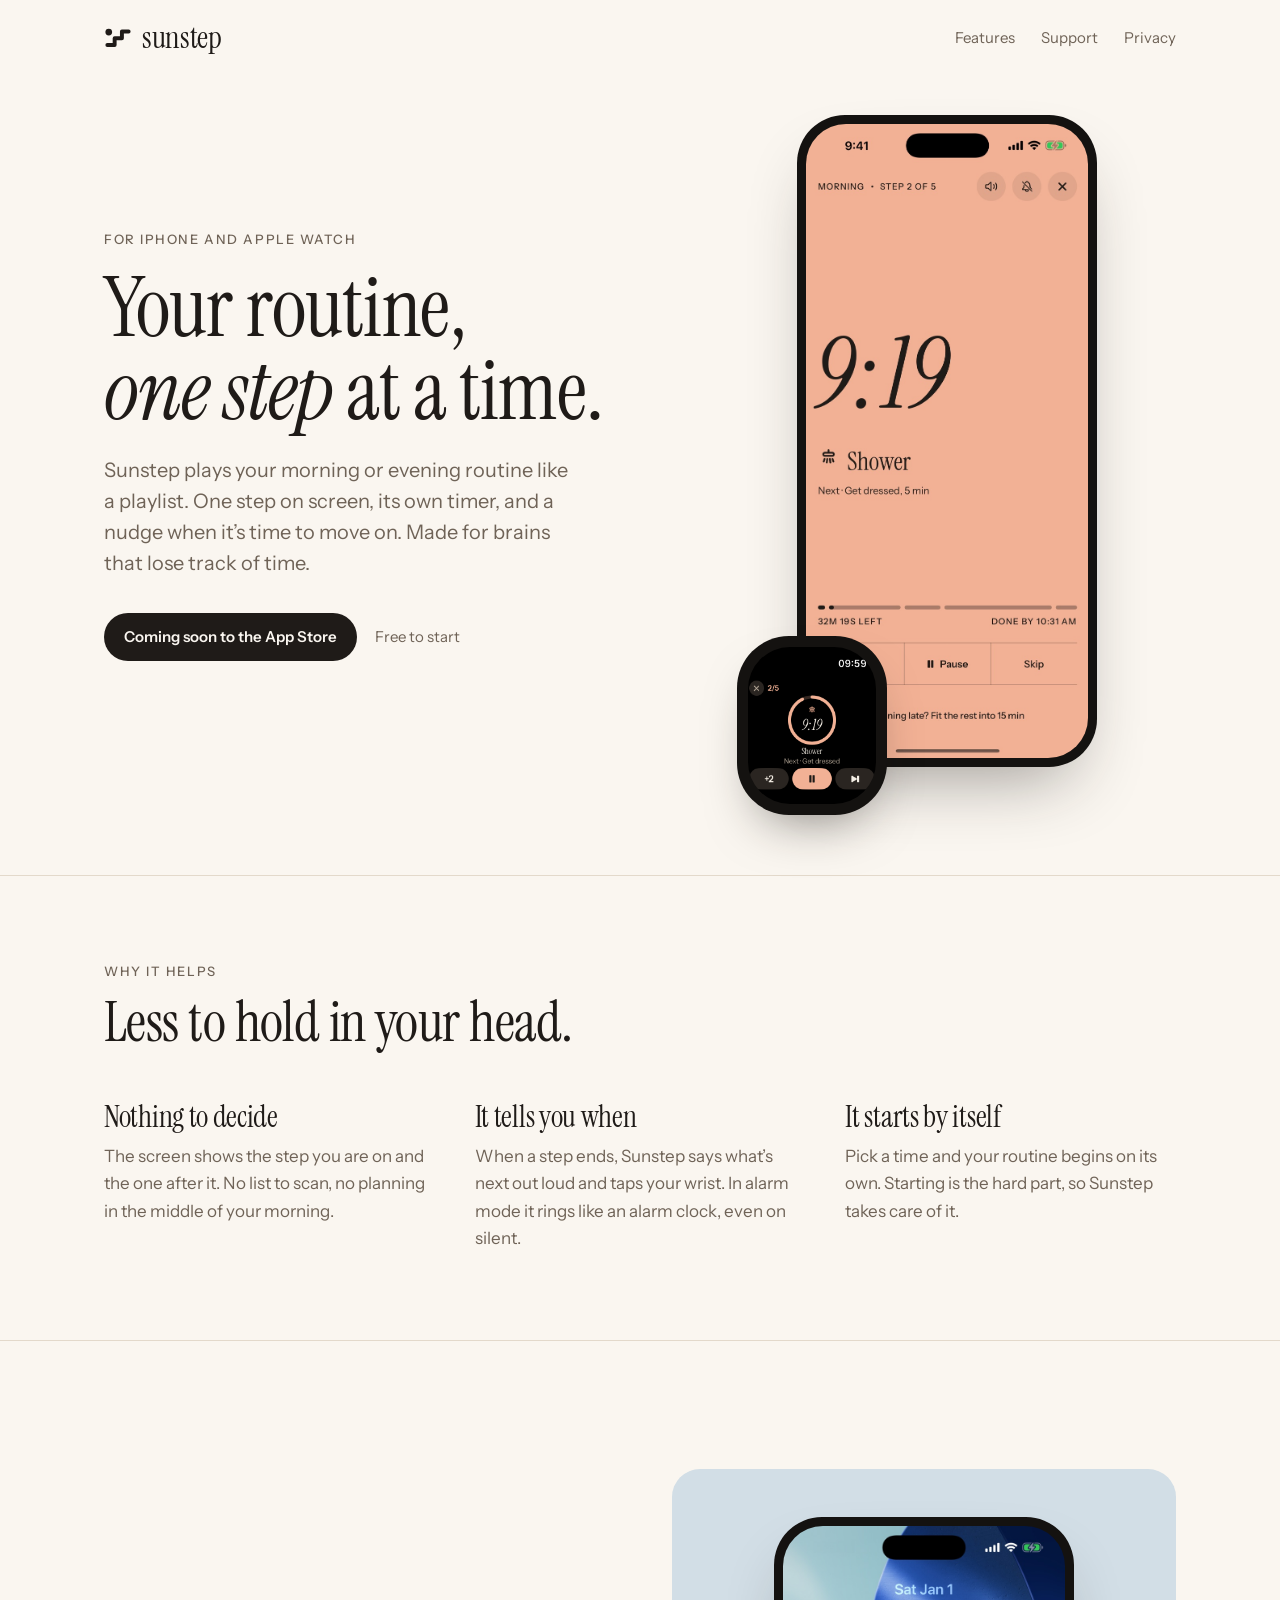
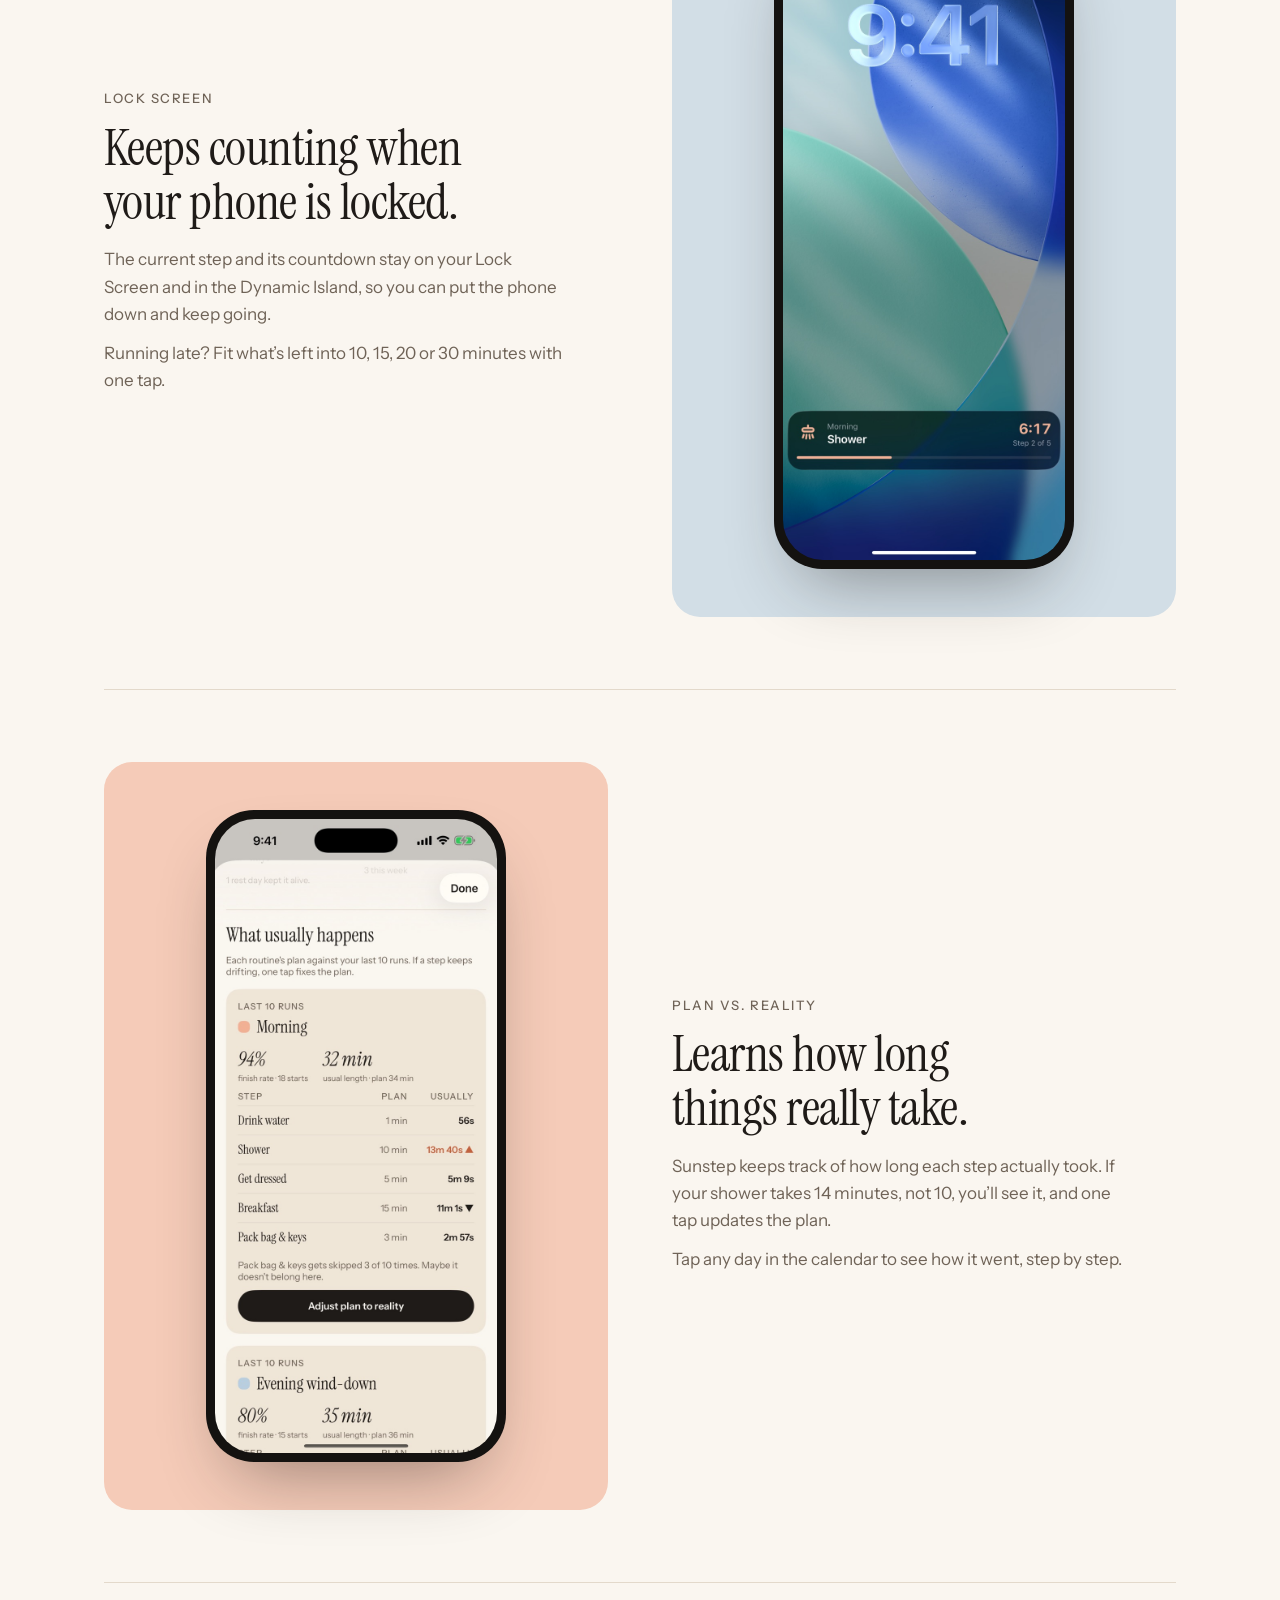
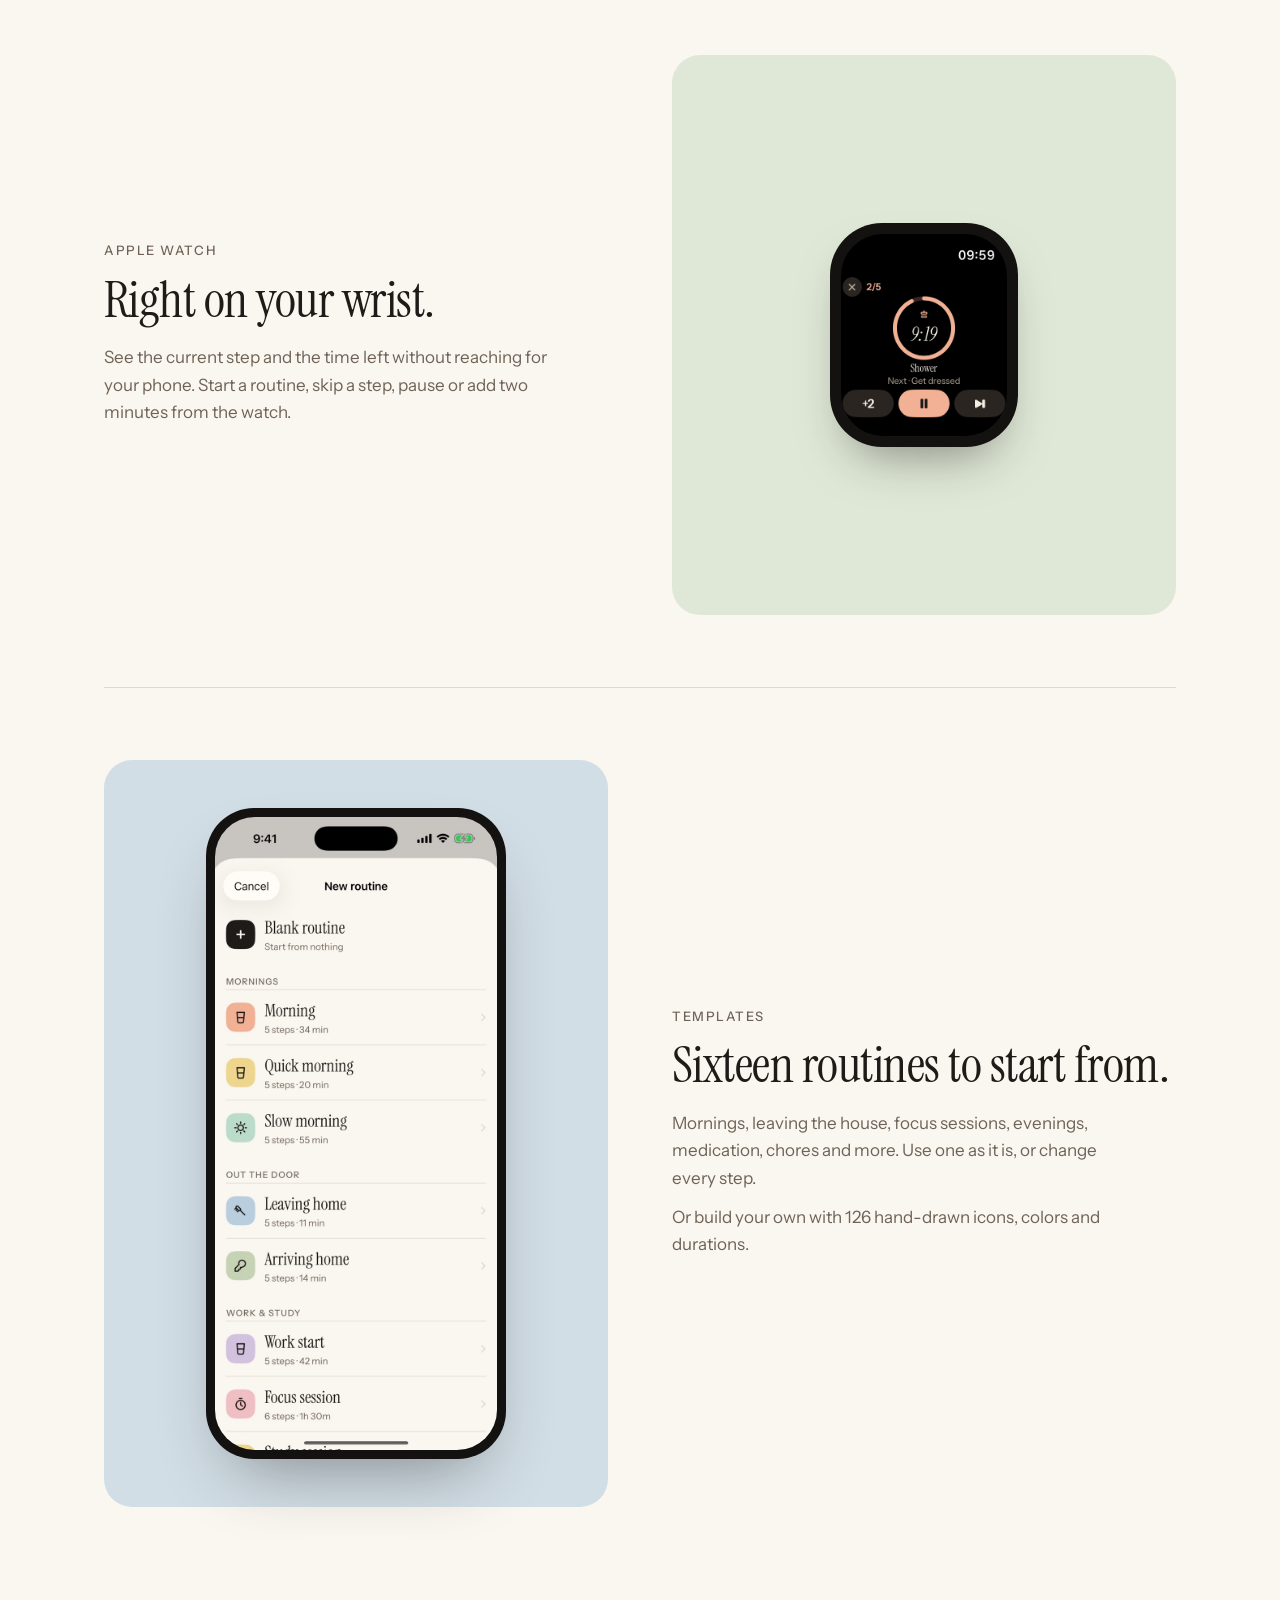
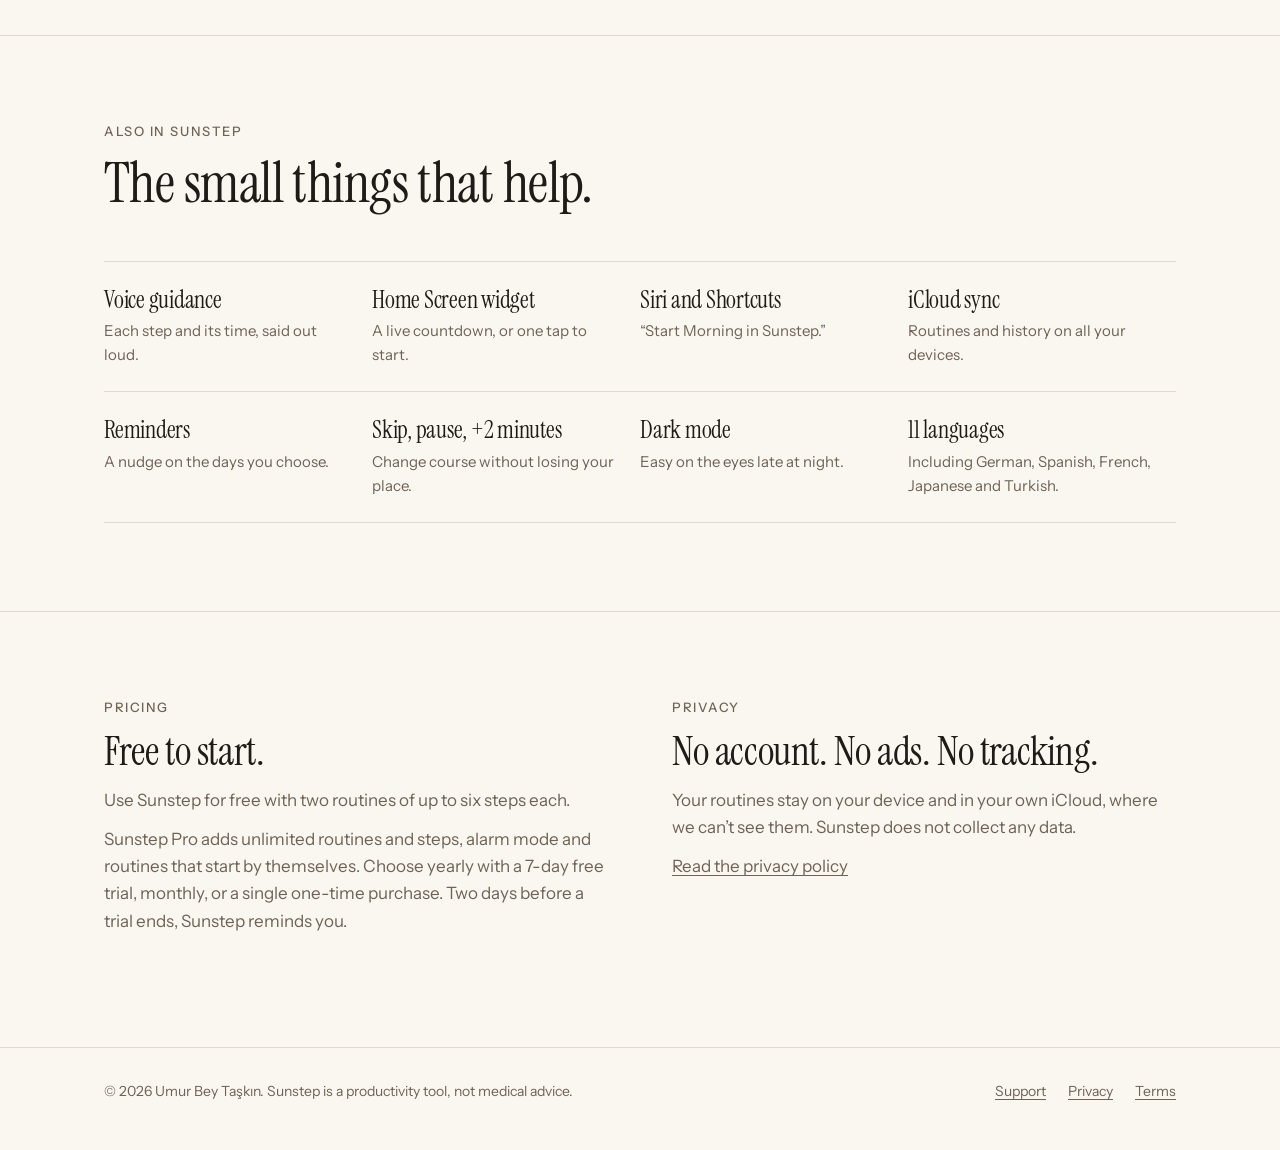
==== sunstep/index.html @ 20738e59 "Sunstep website Co-Authored-By: Claude Opus 5 <noreply@anthropic.com>" ====
<!doctype html>
<html lang="en">
<head>
<meta charset="utf-8">
<meta name="viewport" content="width=device-width, initial-scale=1">
<title>Sunstep · Routine timer for iPhone and Apple Watch</title>
<meta name="description" content="Sunstep plays your routine one step at a time, with a timer for each step and a nudge when it is time to move on. Made for people with ADHD.">
<link rel="canonical" href="https://umurbeytaskin.github.io/sunstep/">
<meta name="theme-color" content="#FAF6F0" media="(prefers-color-scheme: light)">
<meta name="theme-color" content="#1E1A17" media="(prefers-color-scheme: dark)">
<link rel="icon" href="assets/img/mark.svg" type="image/svg+xml">
<link rel="apple-touch-icon" href="assets/img/apple-touch-icon.png">
<meta property="og:type" content="website">
<meta property="og:site_name" content="Sunstep">
<meta property="og:title" content="Sunstep: your routine, one step at a time">
<meta property="og:description" content="A routine timer for iPhone and Apple Watch, made for people with ADHD.">
<meta property="og:url" content="https://umurbeytaskin.github.io/sunstep/">
<meta property="og:image" content="https://umurbeytaskin.github.io/sunstep/assets/img/og.png">
<meta property="og:image:width" content="1200">
<meta property="og:image:height" content="630">
<meta name="twitter:card" content="summary_large_image">
<link rel="stylesheet" href="assets/site.css">
</head>
<body>
<a class="skip" href="#main">Skip to content</a>
<div class="wrap">
  <header class="site-header">
    <a class="brand" href="./" aria-label="Sunstep home"><svg viewBox="0 0 100 100" aria-hidden="true"><path d="M12 75H38V51H64V27H88" fill="none" stroke="currentColor" stroke-width="14" stroke-linecap="round" stroke-linejoin="round"/><circle cx="17" cy="29" r="12" fill="currentColor"/></svg><span>sunstep</span></a>
    <nav class="site-nav" aria-label="Main">
      <a href="#features">Features</a>
      <a href="support.html">Support</a>
      <a href="privacy.html">Privacy</a>
    </nav>
  </header>
</div>

<main id="main">
  <section class="wrap hero">
    <div>
      <p class="eyebrow">For iPhone and Apple Watch</p>
      <h1>Your routine,<br> <em>one&nbsp;step</em> at a time.</h1>
      <p class="lede">Sunstep plays your morning or evening routine like a playlist. One step on screen, its own timer, and a nudge when it’s time to move on. Made for brains that lose track of time.</p>
      <div class="availability">
        <span class="pill">Coming soon to the App Store</span>
        <span>Free to start</span>
      </div>
    </div>
    <div class="hero-visual">
      <div class="phone"><img src="assets/img/player.jpg" width="720" height="1564" alt="Sunstep playing a morning routine: the shower step, with nine minutes left and getting dressed up next."></div>
      <div class="watch"><img src="assets/img/watch.png" width="416" height="496" alt="The same step on Apple Watch, with buttons to add two minutes, pause and skip."></div>
    </div>
  </section>

  <section class="section" id="features">
    <div class="wrap">
      <div class="section-head">
        <p class="eyebrow">Why it helps</p>
        <h2>Less to hold in your head.</h2>
      </div>
      <div class="points">
        <div>
          <h3>Nothing to decide</h3>
          <p>The screen shows the step you are on and the one after it. No list to scan, no planning in the middle of your morning.</p>
        </div>
        <div>
          <h3>It tells you when</h3>
          <p>When a step ends, Sunstep says what’s next out loud and taps your wrist. In alarm mode it rings like an alarm clock, even on silent.</p>
        </div>
        <div>
          <h3>It starts by itself</h3>
          <p>Pick a time and your routine begins on its own. Starting is the hard part, so Sunstep takes care of it.</p>
        </div>
      </div>
    </div>
  </section>

  <section class="section">
    <div class="wrap">
      <div class="feature">
        <div>
          <p class="eyebrow">Lock Screen</p>
          <h2>Keeps counting when your phone is locked.</h2>
          <p>The current step and its countdown stay on your Lock Screen and in the Dynamic Island, so you can put the phone down and keep going.</p>
          <p>Running late? Fit what’s left into 10, 15, 20 or 30 minutes with one tap.</p>
        </div>
        <div class="feature-media" style="--tint: var(--blue)">
          <div class="phone"><img src="assets/img/lock.jpg" width="720" height="1564" loading="lazy" alt="The Lock Screen with a Sunstep countdown for the shower step."></div>
        </div>
      </div>

      <div class="feature flip">
        <div>
          <p class="eyebrow">Plan vs. reality</p>
          <h2>Learns how long things really take.</h2>
          <p>Sunstep keeps track of how long each step actually took. If your shower takes 14 minutes, not 10, you’ll see it, and one tap updates the plan.</p>
          <p>Tap any day in the calendar to see how it went, step by step.</p>
        </div>
        <div class="feature-media" style="--tint: var(--peach)">
          <div class="phone"><img src="assets/img/stats.jpg" width="720" height="1564" loading="lazy" alt="Each step's planned time next to what it usually takes, with a button to adjust the plan."></div>
        </div>
      </div>

      <div class="feature">
        <div>
          <p class="eyebrow">Apple Watch</p>
          <h2>Right on your wrist.</h2>
          <p>See the current step and the time left without reaching for your phone. Start a routine, skip a step, pause or add two minutes from the watch.</p>
        </div>
        <div class="feature-media" style="--tint: var(--sage)">
          <div class="watch"><img src="assets/img/watch.png" width="416" height="496" loading="lazy" alt="Sunstep on Apple Watch showing the shower step and its countdown."></div>
        </div>
      </div>

      <div class="feature flip">
        <div>
          <p class="eyebrow">Templates</p>
          <h2>Sixteen routines to start from.</h2>
          <p>Mornings, leaving the house, focus sessions, evenings, medication, chores and more. Use one as it is, or change every step.</p>
          <p>Or build your own with 126 hand-drawn icons, colors and durations.</p>
        </div>
        <div class="feature-media" style="--tint: var(--blue)">
          <div class="phone"><img src="assets/img/templates.jpg" width="720" height="1564" loading="lazy" alt="The list of ready-made routines grouped by mornings, out the door and work."></div>
        </div>
      </div>
    </div>
  </section>

  <section class="section">
    <div class="wrap">
      <div class="section-head">
        <p class="eyebrow">Also in Sunstep</p>
        <h2>The small things that help.</h2>
      </div>
      <div class="details">
        <div><h3>Voice guidance</h3><p>Each step and its time, said out loud.</p></div>
        <div><h3>Home Screen widget</h3><p>A live countdown, or one tap to start.</p></div>
        <div><h3>Siri and Shortcuts</h3><p>“Start Morning in Sunstep.”</p></div>
        <div><h3>iCloud sync</h3><p>Routines and history on all your devices.</p></div>
        <div><h3>Reminders</h3><p>A nudge on the days you choose.</p></div>
        <div><h3>Skip, pause, +2 minutes</h3><p>Change course without losing your place.</p></div>
        <div><h3>Dark mode</h3><p>Easy on the eyes late at night.</p></div>
        <div><h3>11 languages</h3><p>Including German, Spanish, French, Japanese and Turkish.</p></div>
      </div>
    </div>
  </section>

  <section class="section">
    <div class="wrap closing">
      <div>
        <p class="eyebrow">Pricing</p>
        <h2>Free to start.</h2>
        <p>Use Sunstep for free with two routines of up to six steps each.</p>
        <p>Sunstep Pro adds unlimited routines and steps, alarm mode and routines that start by themselves. Choose yearly with a 7-day free trial, monthly, or a single one-time purchase. Two days before a trial ends, Sunstep reminds you.</p>
      </div>
      <div>
        <p class="eyebrow">Privacy</p>
        <h2>No account. No ads. No tracking.</h2>
        <p>Your routines stay on your device and in your own iCloud, where we can’t see them. Sunstep does not collect any data.</p>
        <p><a href="privacy.html">Read the privacy policy</a></p>
      </div>
    </div>
  </section>
</main>

<footer class="site-footer">
  <div class="wrap">
    <p>© 2026 Umur Bey Taşkın. Sunstep is a productivity tool, not medical advice.</p>
    <nav aria-label="Footer">
      <a href="support.html">Support</a>
      <a href="privacy.html">Privacy</a>
      <a href="terms.html">Terms</a>
    </nav>
  </div>
</footer>
</body>
</html>
---- sunstep/assets/site.css ----
/* Sunstep site. Brand tokens mirror the app (Shared/Theme.swift). Fonts are served from this site; no third-party requests. */
@font-face { font-family: "Instrument Serif"; src: url("fonts/InstrumentSerif-Regular.ttf") format("truetype"); font-weight: 400; font-style: normal; font-display: swap; }
@font-face { font-family: "Instrument Serif"; src: url("fonts/InstrumentSerif-Italic.ttf") format("truetype"); font-weight: 400; font-style: italic; font-display: swap; }
@font-face { font-family: "Instrument Sans"; src: url("fonts/InstrumentSans-Regular.ttf") format("truetype"); font-weight: 400; font-display: swap; }
@font-face { font-family: "Instrument Sans"; src: url("fonts/InstrumentSans-Medium.ttf") format("truetype"); font-weight: 500; font-display: swap; }
@font-face { font-family: "Instrument Sans"; src: url("fonts/InstrumentSans-SemiBold.ttf") format("truetype"); font-weight: 600; font-display: swap; }

:root {
  --paper: #FAF6F0; --ink: #1F1B18; --muted: #6F6357; --hairline: #E3D9CB; --tile: #EFE6D8;
  --peach: #F2B195; --blue: #B9CFE0; --sage: #CFE0C8;
  --button: #1F1B18; --on-button: #FAF6F0; --panel-mix: 62%;
  --serif: "Instrument Serif", "Iowan Old Style", "Palatino Linotype", Georgia, serif;
  --sans: "Instrument Sans", -apple-system, BlinkMacSystemFont, "Segoe UI", Helvetica, Arial, sans-serif;
  color-scheme: light dark;
}
@media (prefers-color-scheme: dark) {
  :root { --paper: #1E1A17; --ink: #F3EDE4; --muted: #B5A898; --hairline: #3A342E; --tile: #2A2521; --button: #F2B195; --on-button: #1F1B18; --panel-mix: 18%; }
}

*, *::before, *::after { box-sizing: border-box; }
html { -webkit-text-size-adjust: 100%; }
body { margin: 0; background: var(--paper); color: var(--ink); font: 400 17px/1.6 var(--sans); -webkit-font-smoothing: antialiased; text-rendering: optimizeLegibility; }
img { max-width: 100%; display: block; }
a { color: inherit; text-decoration-thickness: 1px; text-underline-offset: 3px; }
a:hover { text-decoration-thickness: 2px; }
:focus-visible { outline: 2px solid var(--ink); outline-offset: 3px; border-radius: 6px; }
h1, h2, h3 { font-family: var(--serif); font-weight: 400; letter-spacing: -0.01em; text-wrap: balance; margin: 0; }
p { margin: 0; }
.wrap { max-width: 1120px; margin: 0 auto; padding: 0 24px; }
.eyebrow { font: 500 13px/1.2 var(--sans); letter-spacing: 0.12em; text-transform: uppercase; color: var(--muted); }
.skip { position: absolute; left: -9999px; }
.skip:focus { left: 16px; top: 16px; background: var(--paper); padding: 8px 12px; z-index: 10; }

/* Header and footer */
.site-header { display: flex; align-items: center; justify-content: space-between; gap: 24px; padding: 22px 0; }
.brand { display: inline-flex; align-items: center; gap: 10px; text-decoration: none; }
.brand svg { width: 28px; height: 28px; }
.brand span { font: 400 31px/1 var(--serif); letter-spacing: -0.01em; }
.site-nav { display: flex; gap: 26px; font-size: 15px; }
.site-nav a { color: var(--muted); text-decoration: none; }
.site-nav a:hover, .site-nav a[aria-current="page"] { color: var(--ink); }
.site-footer { border-top: 1px solid var(--hairline); margin-top: 24px; }
.site-footer .wrap { display: flex; flex-wrap: wrap; justify-content: space-between; gap: 16px 32px; padding-top: 32px; padding-bottom: 48px; font-size: 14px; color: var(--muted); }
.site-footer nav { display: flex; gap: 22px; }
.site-footer a { color: var(--muted); }
.site-footer a:hover { color: var(--ink); }

/* Devices */
.phone { width: 300px; max-width: 72vw; aspect-ratio: 1320 / 2868; padding: 9px; border-radius: 48px; background: #141210; box-shadow: 0 34px 70px -28px rgba(31, 27, 24, 0.45); }
.phone img { width: 100%; height: 100%; object-fit: cover; border-radius: 40px; }
.watch { width: 188px; aspect-ratio: 416 / 496; padding: 11px; border-radius: 52px; background: #141210; box-shadow: 0 26px 50px -22px rgba(31, 27, 24, 0.5); }
.watch img { width: 100%; height: 100%; border-radius: 42px; }

/* Home: hero */
.hero { display: grid; grid-template-columns: 1.1fr 0.9fr; gap: 56px; align-items: center; padding-top: 40px; padding-bottom: 96px; }
.hero h1 { font-size: clamp(50px, 6.6vw, 88px); line-height: 0.98; margin: 18px 0 24px; }
.hero h1 em { font-style: italic; }
.lede { font-size: 20px; line-height: 1.55; color: var(--muted); max-width: 36ch; }
.availability { display: flex; flex-wrap: wrap; align-items: center; gap: 12px 18px; margin-top: 34px; font-size: 15px; color: var(--muted); }
.pill { display: inline-flex; align-items: center; padding: 12px 20px; border-radius: 999px; background: var(--button); color: var(--on-button); font-weight: 600; }
.hero-visual { position: relative; display: flex; justify-content: center; padding-bottom: 12px; }
.hero-visual .watch { position: absolute; left: 4%; bottom: -36px; width: 150px; }

/* Home: sections */
.section { border-top: 1px solid var(--hairline); padding: 88px 0; }
.section-head { max-width: 640px; margin-bottom: 48px; }
.section-head h2 { font-size: clamp(38px, 4.4vw, 56px); line-height: 1.05; margin-top: 14px; }
.points { display: grid; grid-template-columns: repeat(3, 1fr); gap: 40px; }
.points h3 { font-size: 30px; line-height: 1.1; margin-bottom: 10px; }
.points p, .feature p, .details p, .closing p { color: var(--muted); }

.feature { display: grid; grid-template-columns: 1fr 1fr; gap: 64px; align-items: center; padding: 40px 0; }
.feature + .feature { border-top: 1px solid var(--hairline); padding-top: 72px; margin-top: 32px; }
.feature h2 { font-size: clamp(36px, 4vw, 52px); line-height: 1.05; margin: 14px 0 18px; }
.feature p { max-width: 42ch; }
.feature p + p { margin-top: 12px; }
.feature-media { display: flex; justify-content: center; align-items: center; min-height: 560px; padding: 48px 24px; border-radius: 28px; background: color-mix(in srgb, var(--tint) var(--panel-mix), var(--paper)); }
.feature.flip .feature-media { order: -1; }

.details { display: grid; grid-template-columns: repeat(4, 1fr); border-top: 1px solid var(--hairline); }
.details > div { padding: 24px 24px 24px 0; border-bottom: 1px solid var(--hairline); }
.details h3 { font-size: 24px; line-height: 1.15; margin-bottom: 6px; }
.details p { font-size: 15px; }

.closing { display: grid; grid-template-columns: 1fr 1fr; gap: 64px; }
.closing h2 { font-size: 40px; line-height: 1.08; margin: 14px 0 14px; }
.closing p { max-width: 46ch; }
.closing p + p { margin-top: 12px; }

/* Documents: support, privacy, terms */
.doc { max-width: 720px; margin: 0 auto; padding: 32px 24px 88px; }
.doc h1 { font-size: clamp(44px, 6vw, 64px); line-height: 1; margin: 14px 0 12px; }
.doc .updated { color: var(--muted); font-size: 15px; }
.doc .summary { background: var(--tile); border-radius: 18px; padding: 20px 24px; margin: 32px 0 8px; }
.doc .summary p + p { margin-top: 8px; }
.doc h2 { font: 600 19px/1.35 var(--sans); letter-spacing: 0; margin: 44px 0 10px; }
.doc p, .doc li { max-width: 68ch; }
.doc p + p { margin-top: 12px; }
.doc ul { padding-left: 20px; margin: 10px 0 0; }
.doc li + li { margin-top: 8px; }
.faq { margin-top: 36px; border-top: 1px solid var(--hairline); }
.faq details { border-bottom: 1px solid var(--hairline); }
.faq summary { cursor: pointer; list-style: none; display: flex; justify-content: space-between; gap: 16px; padding: 18px 0; font: 400 24px/1.25 var(--serif); }
.faq summary::-webkit-details-marker { display: none; }
.faq summary::after { content: "+"; font: 400 24px/1 var(--sans); color: var(--muted); }
.faq details[open] summary::after { content: "−"; }
.faq .answer { padding: 0 0 20px; color: var(--muted); }
.faq .answer p + p { margin-top: 10px; }
.contact { margin-top: 32px; padding: 24px; border: 1px solid var(--hairline); border-radius: 18px; }
.contact a { font-weight: 600; }

@media (max-width: 900px) {
  .hero { grid-template-columns: 1fr; gap: 64px; padding-bottom: 72px; }
  .hero-visual .watch { left: 8%; width: 128px; }
  .points { grid-template-columns: 1fr; gap: 32px; }
  .feature { grid-template-columns: 1fr; gap: 32px; }
  .feature.flip .feature-media { order: 0; }
  .feature-media { min-height: 0; }
  .details { grid-template-columns: repeat(2, 1fr); }
  .closing { grid-template-columns: 1fr; gap: 40px; }
  .section { padding: 64px 0; }
}
@media (max-width: 560px) {
  body { font-size: 16px; }
  .site-nav { gap: 18px; font-size: 14px; }
  .brand span { font-size: 27px; }
  .lede { font-size: 18px; }
  .details { grid-template-columns: 1fr; }
  .phone { width: 250px; }
}
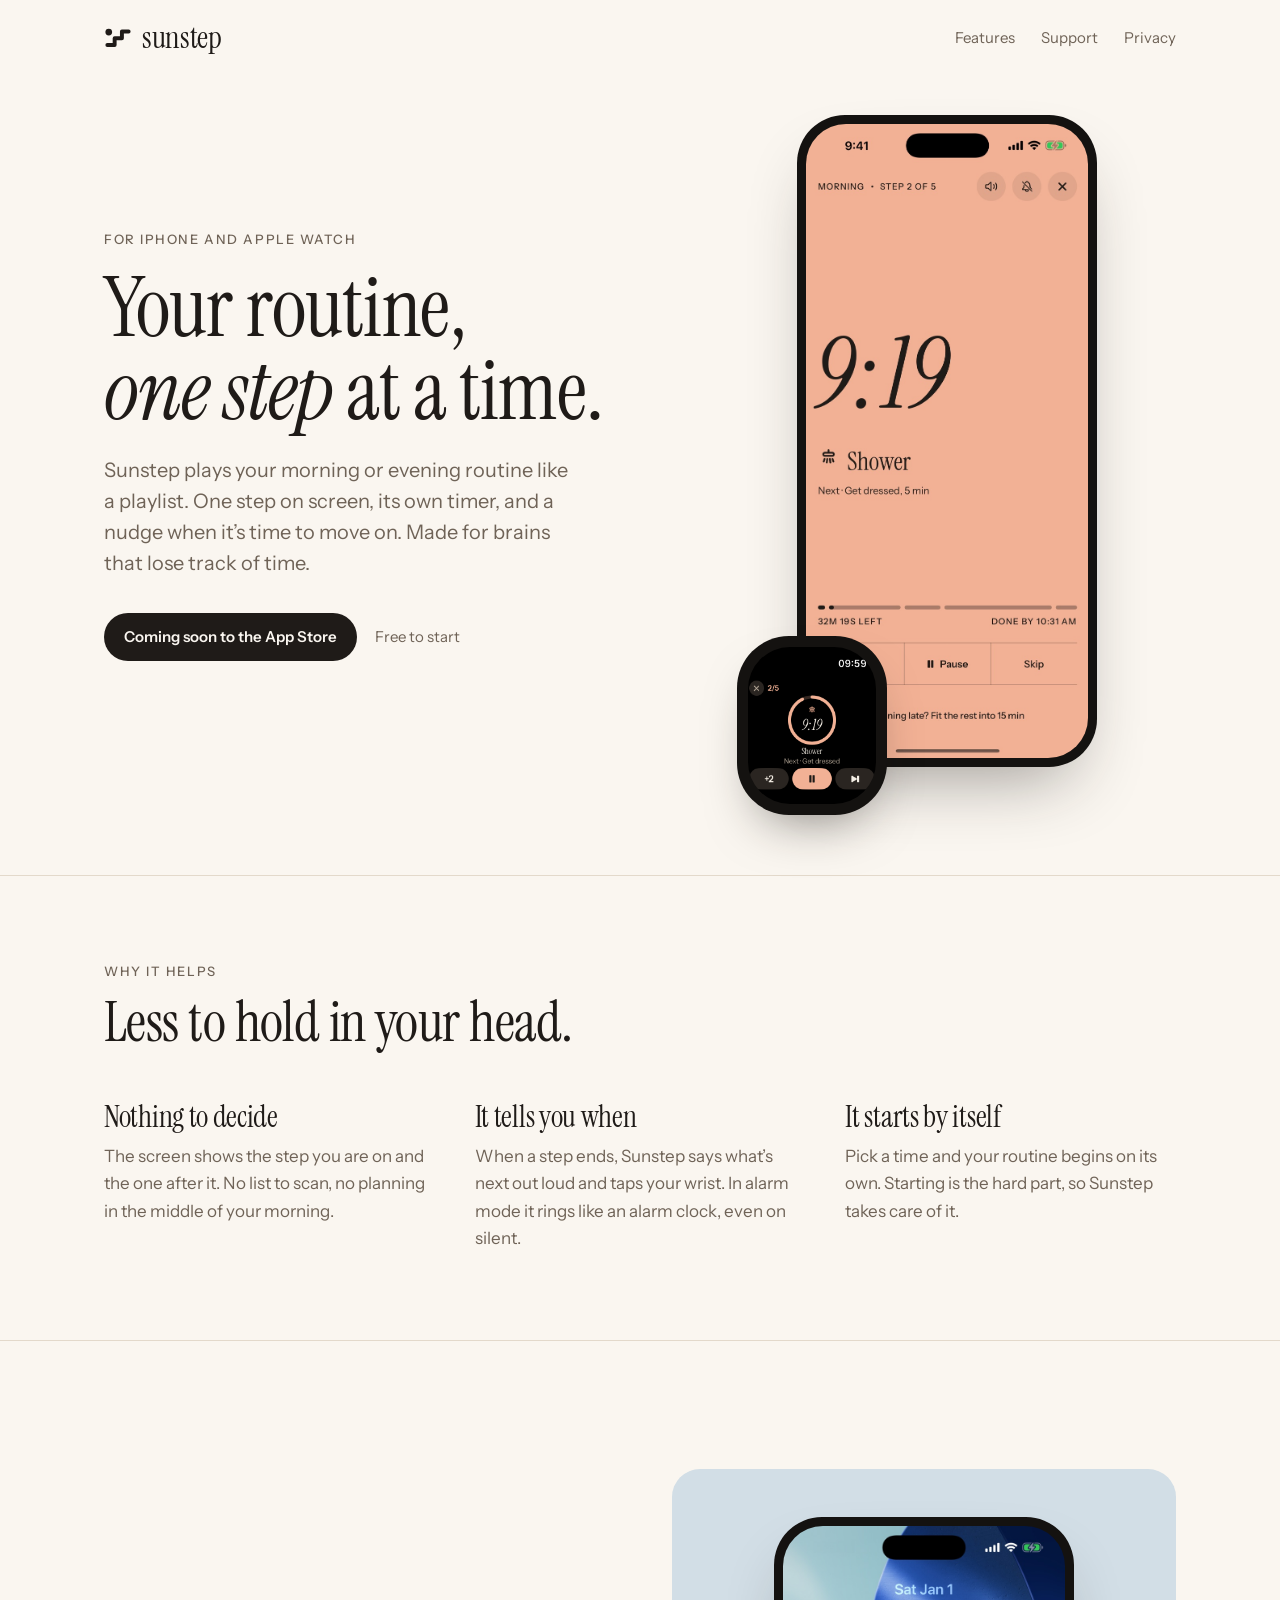
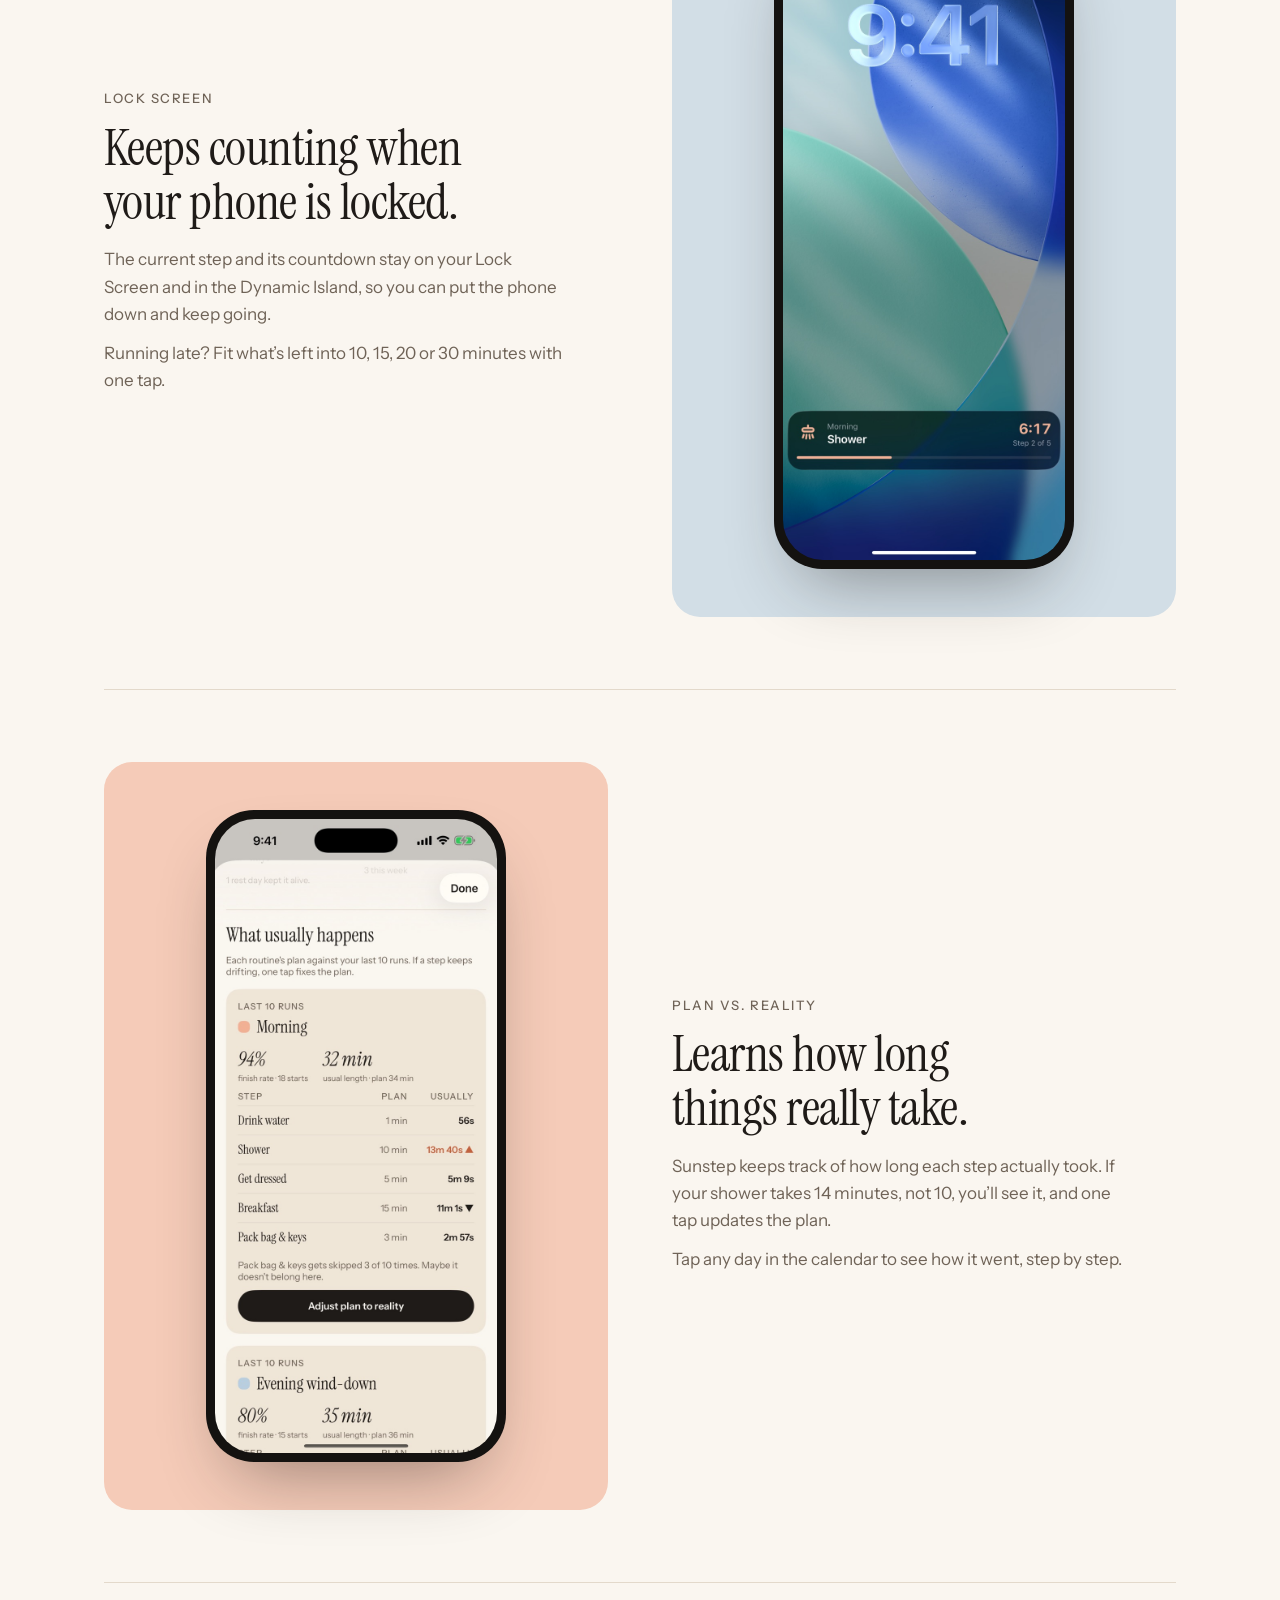
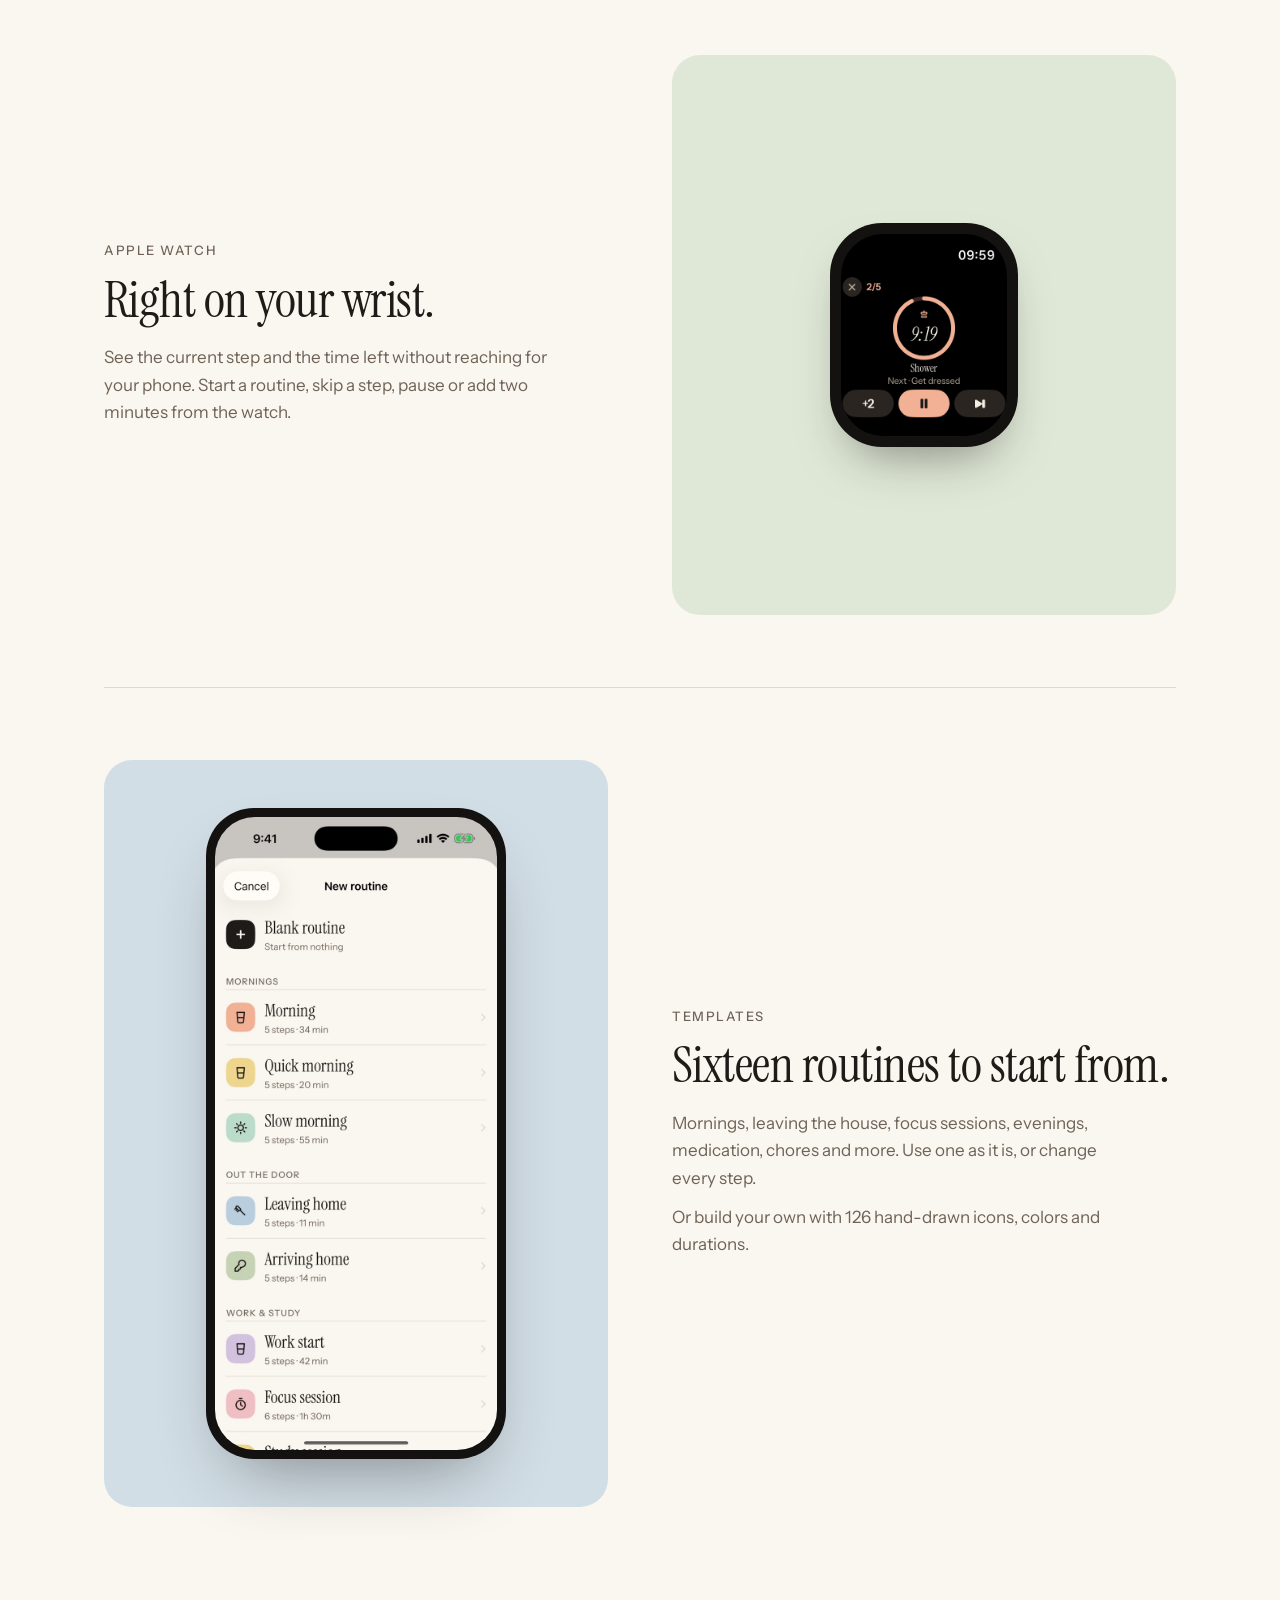
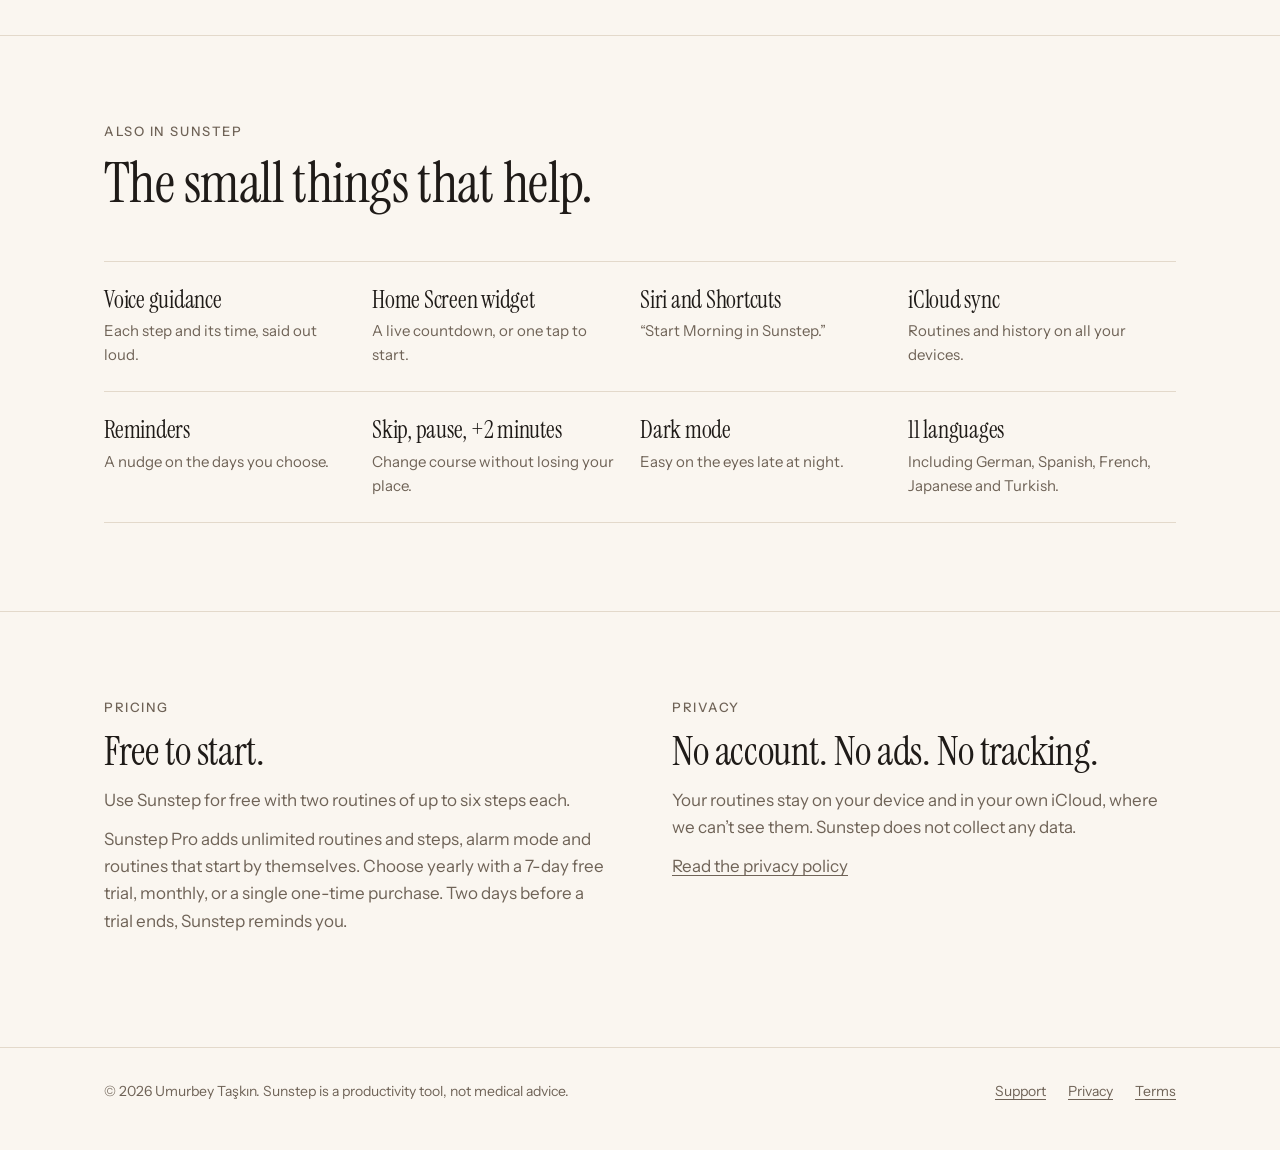
==== commit 1e193663: "Fix name spelling: Umurbey Taşkın" ====
--- a/sunstep/index.html
+++ b/sunstep/index.html
@@ -19,6 +19,8 @@
 <meta property="og:image:width" content="1200">
 <meta property="og:image:height" content="630">
 <meta name="twitter:card" content="summary_large_image">
+<link rel="preload" href="assets/fonts/InstrumentSerif-Regular.ttf" as="font" type="font/ttf" crossorigin>
+<link rel="preload" href="assets/fonts/InstrumentSans-Regular.ttf" as="font" type="font/ttf" crossorigin>
 <link rel="stylesheet" href="assets/site.css">
 </head>
 <body>
@@ -164,7 +166,7 @@
 
 <footer class="site-footer">
   <div class="wrap">
-    <p>© 2026 Umur Bey Taşkın. Sunstep is a productivity tool, not medical advice.</p>
+    <p>© 2026 Umurbey Taşkın. Sunstep is a productivity tool, not medical advice.</p>
     <nav aria-label="Footer">
       <a href="support.html">Support</a>
       <a href="privacy.html">Privacy</a>
